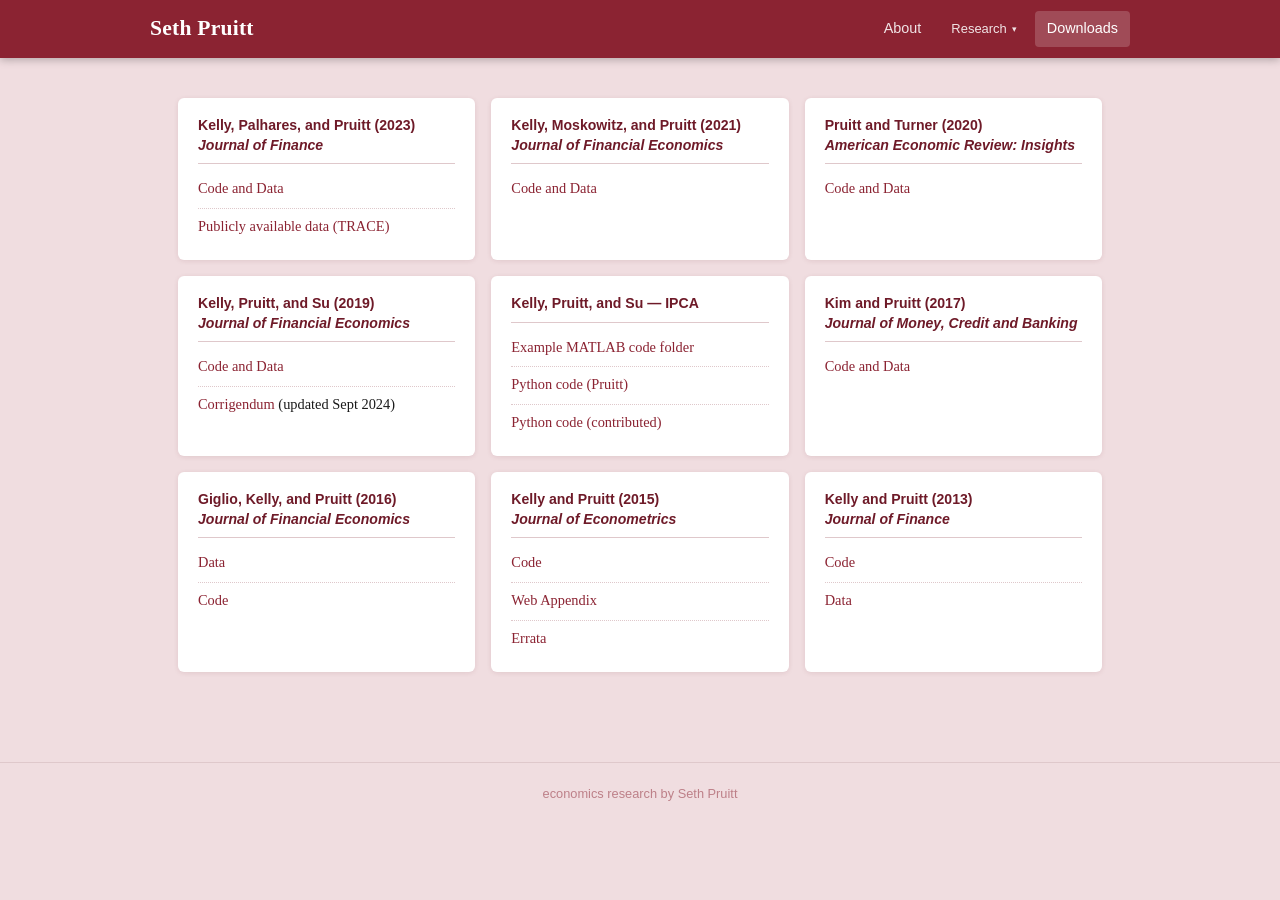
==== downloads.html @ b7269879 "Add files via upload edits" ====
<!DOCTYPE html>
<html lang="en">
<head>
    <meta charset="UTF-8">
    <meta name="viewport" content="width=device-width, initial-scale=1.0">
    <title>Downloads – Seth Pruitt</title>
    <link rel="stylesheet" href="style.css">
</head>
<body>

<header>
    <div class="header-inner">
        <div class="site-name"><a href="index.html">Seth Pruitt</a></div>
        <nav>
            <a href="index.html" class="nav-link">About</a>

            <div class="nav-dropdown">
                <button class="nav-dropdown-toggle" id="research-toggle" onclick="toggleDropdown()">
                    Research <span class="arrow">▾</span>
                </button>
                <div class="dropdown-menu" id="research-dropdown">
                    <div class="dropdown-section-label">Working Papers</div>
                    <a href="research.html#empirical-virtue">Empirical Virtue of Complexity</a>
                    <a href="research.html#short-selling">Short Selling &amp; Public Information</a>
                    <a href="research.html#risk-disclosures">Risk Exposures from Disclosures <span style="font-size:0.8em;color:#8b2332;">(R&amp;R JFE)</span></a>
                    <a href="research.html#dogs-cats">Dogs and Cats (Cash-Flow Predictability)</a>
                    <a href="research.html#esg-pricing">ESG and Conditional Pricing of Risk</a>
                    <a href="research.html#reconciling-trace">Reconciling TRACE Bond Returns</a>
                    <a href="research.html#ipca">IPCA <span style="font-size:0.8em;color:#8b2332;">(R&amp;R QE)</span></a>
                    <div class="dropdown-section-label">Published Papers</div>
                    <a href="research.html#modeling-corp-bond">Modeling Corporate Bond Returns (JF '23)</a>
                    <a href="research.html#understanding-momentum">Understanding Momentum (JFE '21)</a>
                    <a href="research.html#earnings-risk">Earnings Risk in the Household (AERI '20)</a>
                    <a href="research.html#chars-are-covs">Characteristics are Covariances (JFE '19)</a>
                    <a href="research.html#liquidity-effects">Liquidity Effects of Bond Intervention (JFQA '18)</a>
                    <a href="research.html#monetary-policy-zlb">Monetary Policy Rules at Zero (JMCB '17)</a>
                    <a href="research.html#systemic-risk">Systemic Risk &amp; Macroeconomy (JFE '16)</a>
                    <a href="research.html#three-pass">Three-Pass Regression Filter (JoE '15)</a>
                    <a href="research.html#demand-youth">Demand for Youth (AER '13)</a>
                    <a href="research.html#market-expectations">Market Expectations in Cross Section (JF '13)</a>
                    <a href="research.html#uncertainty-models">Uncertainty over Models and Data (JMCB '12)</a>
                    <a href="research.html#market-perceived">Market-Perceived Monetary Policy Rule (AEJMacro '11)</a>
                    <div class="dropdown-section-label">Other Articles</div>
                    <a href="research.html#cfr-comment">Dissecting Market Expectations: A Comment (CFR '22)</a>
                </div>
            </div>

            <a href="downloads.html" class="nav-link active">Downloads</a>
        </nav>
    </div>
</header>

<div class="page">

    <div class="dl-grid">

        <div class="dl-group">
            <h3>Kelly, Palhares, and Pruitt (2023)<br><em>Journal of Finance</em></h3>
            <ul>
                <li><a href="https://www.dropbox.com/sh/4yu0xsopnnre571/AAAieXICkt2_iaoWEwNBkXfEa?dl=0">Code and Data</a></li>
                <li><a href="https://ssrn.com/abstract=4069478">Publicly available data (TRACE)</a></li>
            </ul>
        </div>

        <div class="dl-group">
            <h3>Kelly, Moskowitz, and Pruitt (2021)<br><em>Journal of Financial Economics</em></h3>
            <ul>
                <li><a href="https://www.dropbox.com/sh/d1g2449o75siwqv/AACuryXLJnw9xhWJ2SDDvVS-a?dl=0">Code and Data</a></li>
            </ul>
        </div>

        <div class="dl-group">
            <h3>Pruitt and Turner (2020)<br><em>American Economic Review: Insights</em></h3>
            <ul>
                <li><a href="https://www.dropbox.com/s/50ekqg29e57tsxh/PruittTurner_AERI_Code_and_Data.zip?dl=0">Code and Data</a></li>
            </ul>
        </div>

        <div class="dl-group">
            <h3>Kelly, Pruitt, and Su (2019)<br><em>Journal of Financial Economics</em></h3>
            <ul>
                <li><a href="https://www.dropbox.com/sh/sykn8aac1e2s6ry/AAAsGmD_qKRqDpOQhRAyWir_a?dl=0">Code and Data</a></li>
                <li><a href="corrigendum.pdf">Corrigendum</a> (updated Sept 2024)</li>
            </ul>
        </div>

        <div class="dl-group">
            <h3>Kelly, Pruitt, and Su — IPCA</h3>
            <ul>
                <li><a href="https://www.dropbox.com/sh/iw4esnml1ech355/AAAcc3w1TgIMDEqxhCLJg5Rxa?dl=0">Example MATLAB code folder</a></li>
                <li><a href="ipca.py">Python code (Pruitt)</a></li>
                <li><a href="ipca_public.py">Python code (contributed)</a></li>
            </ul>
        </div>

        <div class="dl-group">
            <h3>Kim and Pruitt (2017)<br><em>Journal of Money, Credit and Banking</em></h3>
            <ul>
                <li><a href="JMCB_Code_and_Data.zip">Code and Data</a></li>
            </ul>
        </div>

        <div class="dl-group">
            <h3>Giglio, Kelly, and Pruitt (2016)<br><em>Journal of Financial Economics</em></h3>
            <ul>
                <li><a href="GKPwebdata.zip">Data</a></li>
                <li><a href="GKPwebcode.zip">Code</a></li>
            </ul>
        </div>

        <div class="dl-group">
            <h3>Kelly and Pruitt (2015)<br><em>Journal of Econometrics</em></h3>
            <ul>
                <li><a href="the3PRF.zip">Code</a></li>
                <li><a href="WebAppendix110620.pdf">Web Appendix</a></li>
                <li><a href="KellyPruitt_JoE2015_errata.pdf">Errata</a></li>
            </ul>
        </div>

        <div class="dl-group">
            <h3>Kelly and Pruitt (2013)<br><em>Journal of Finance</em></h3>
            <ul>
                <li><a href="PublicCode_Original.zip">Code</a></li>
                <li><a href="PublicData_Original.zip">Data</a></li>
            </ul>
        </div>

    </div>

</div><!-- .page -->

<footer>economics research by Seth Pruitt</footer>

<script>
function toggleDropdown() {
    const toggle = document.getElementById('research-toggle');
    const menu   = document.getElementById('research-dropdown');
    toggle.classList.toggle('open');
    menu.classList.toggle('open');
}
document.addEventListener('click', function(e) {
    const dropdown = document.querySelector('.nav-dropdown');
    if (dropdown && !dropdown.contains(e.target)) {
        document.getElementById('research-toggle').classList.remove('open');
        document.getElementById('research-dropdown').classList.remove('open');
    }
});
</script>

</body>
</html>
---- style.css ----
/* ================================================
   sethpruitt.net — stylesheet
   ================================================ */

:root {
    --maroon:       #8b2332;
    --maroon-dark:  #6e1a28;
    --maroon-light: #f0dde0;
    --maroon-pale:  #faf3f4;
    --border:       #dfc8cb;
    --text:         #1a1a1a;
    --text-muted:   #555;
    --white:        #ffffff;
    --shadow:       0 1px 5px rgba(100,20,30,0.10);
    --shadow-hover: 0 3px 10px rgba(100,20,30,0.15);
}

*, *::before, *::after {
    box-sizing: border-box;
    margin: 0;
    padding: 0;
}

body {
    font-family: Georgia, 'Times New Roman', serif;
    font-size: 16px;
    line-height: 1.65;
    color: var(--text);
    background: var(--maroon-light);
    min-height: 100vh;
}

a {
    color: var(--maroon);
    text-decoration: none;
}
a:hover {
    text-decoration: underline;
}

/* ---- Header ---- */

header {
    background: var(--maroon);
    padding: 0 32px;
    position: sticky;
    top: 0;
    z-index: 100;
    box-shadow: 0 2px 8px rgba(0,0,0,0.25);
}

.header-inner {
    max-width: 980px;
    margin: 0 auto;
    display: flex;
    justify-content: space-between;
    align-items: center;
    height: 58px;
}

.site-name a {
    font-size: 1.35em;
    font-weight: bold;
    color: var(--white);
    letter-spacing: 0.01em;
    text-decoration: none;
}

/* ---- Nav ---- */

nav {
    display: flex;
    align-items: center;
    gap: 6px;
    font-family: Arial, Helvetica, sans-serif;
    font-size: 0.9em;
}

nav a.nav-link {
    color: rgba(255,255,255,0.88);
    text-decoration: none;
    padding: 6px 12px;
    border-radius: 4px;
    transition: background 0.15s, color 0.15s;
}

nav a.nav-link:hover,
nav a.nav-link.active {
    background: rgba(255,255,255,0.18);
    color: var(--white);
    text-decoration: none;
}

/* Dropdown */

.nav-dropdown {
    position: relative;
}

.nav-dropdown-toggle {
    color: rgba(255,255,255,0.88);
    padding: 6px 12px;
    border-radius: 4px;
    cursor: pointer;
    display: flex;
    align-items: center;
    gap: 5px;
    transition: background 0.15s, color 0.15s;
    font-family: Arial, Helvetica, sans-serif;
    font-size: 0.9em;
    background: none;
    border: none;
    user-select: none;
}

.nav-dropdown-toggle:hover,
.nav-dropdown-toggle.active {
    background: rgba(255,255,255,0.18);
    color: var(--white);
}

.nav-dropdown-toggle .arrow {
    font-size: 0.7em;
    transition: transform 0.2s;
}

.nav-dropdown-toggle.open .arrow {
    transform: rotate(180deg);
}

.dropdown-menu {
    display: none;
    position: absolute;
    right: 0;
    top: calc(100% + 8px);
    background: var(--white);
    border: 1px solid var(--border);
    border-radius: 6px;
    box-shadow: 0 6px 20px rgba(0,0,0,0.15);
    min-width: 280px;
    max-height: 480px;
    overflow-y: auto;
    z-index: 200;
}

.dropdown-menu.open {
    display: block;
}

.dropdown-section-label {
    font-size: 0.72em;
    font-weight: bold;
    text-transform: uppercase;
    letter-spacing: 0.08em;
    color: var(--maroon);
    padding: 10px 14px 4px;
    border-top: 1px solid var(--border);
}

.dropdown-section-label:first-child {
    border-top: none;
}

.dropdown-menu a {
    display: block;
    padding: 6px 14px;
    font-size: 0.88em;
    color: var(--text);
    text-decoration: none;
    line-height: 1.4;
    transition: background 0.1s;
}

.dropdown-menu a:hover {
    background: var(--maroon-light);
    color: var(--maroon);
    text-decoration: none;
}

/* ---- Page wrapper ---- */

.page {
    max-width: 980px;
    margin: 0 auto;
    padding: 40px 28px 70px;
}

/* ---- Section headings ---- */

h2.section-heading {
    font-family: Arial, Helvetica, sans-serif;
    font-size: 0.82em;
    font-weight: bold;
    text-transform: uppercase;
    letter-spacing: 0.1em;
    color: var(--maroon);
    border-bottom: 2px solid var(--maroon);
    padding-bottom: 6px;
    margin: 44px 0 20px;
}

/* ---- Home page ---- */

.home-layout {
    display: flex;
    gap: 36px;
    align-items: flex-start;
}

.home-photo {
    flex: 0 0 210px;
}

.home-photo img {
    width: 100%;
    height: auto;
    display: block;
    border-radius: 4px;
    box-shadow: var(--shadow);
}

.home-content p {
    margin-bottom: 14px;
}

.cv-links {
    margin-bottom: 16px;
    font-family: Arial, Helvetica, sans-serif;
    font-size: 0.92em;
}

.contact-block {
    font-family: Arial, Helvetica, sans-serif;
    font-size: 0.875em;
    color: #444;
    line-height: 1.9;
    margin-top: 20px;
    padding: 14px 18px;
    background: var(--maroon-pale);
    border-left: 3px solid var(--maroon);
    border-radius: 0 4px 4px 0;
}

.contact-block a {
    color: var(--maroon);
}

/* ---- Awards ---- */

.awards-list {
    list-style: none;
    padding: 0;
}

.awards-list li {
    padding: 6px 12px;
    margin-bottom: 4px;
    font-size: 0.95em;
    background: var(--white);
    border-radius: 4px;
    box-shadow: var(--shadow);
    transition: box-shadow 0.15s;
}

.awards-list li:hover {
    box-shadow: var(--shadow-hover);
}

.awards-list li a {
    color: var(--text);
    text-decoration: none;
}

.awards-list li a:hover {
    color: var(--maroon);
}

/* ---- Filter buttons ---- */

.filter-bar {
    display: flex;
    flex-wrap: wrap;
    gap: 8px;
    margin-bottom: 30px;
    padding: 18px 20px;
    background: var(--white);
    border-radius: 6px;
    box-shadow: var(--shadow);
}

.filter-bar-label {
    font-family: Arial, Helvetica, sans-serif;
    font-size: 0.78em;
    font-weight: bold;
    text-transform: uppercase;
    letter-spacing: 0.08em;
    color: var(--text-muted);
    width: 100%;
    margin-bottom: 2px;
}

.filter-btn {
    font-family: Arial, Helvetica, sans-serif;
    font-size: 0.82em;
    padding: 4px 12px;
    border-radius: 20px;
    border: 1.5px solid var(--maroon);
    background: var(--white);
    color: var(--maroon);
    cursor: pointer;
    transition: background 0.15s, color 0.15s;
    white-space: nowrap;
}

.filter-btn:hover {
    background: var(--maroon-light);
}

.filter-btn.active {
    background: var(--maroon);
    color: var(--white);
}

/* ---- Paper cards ---- */

.paper-section {
    /* wrapper for heading + papers */
}

.paper {
    background: var(--white);
    border-radius: 6px;
    box-shadow: var(--shadow);
    padding: 22px 24px;
    margin-bottom: 16px;
    transition: box-shadow 0.15s;
}

.paper:hover {
    box-shadow: var(--shadow-hover);
}

.paper-title {
    font-weight: bold;
    font-size: 1.01em;
    line-height: 1.4;
    margin-bottom: 4px;
}

.paper-title a {
    color: var(--text);
    text-decoration: none;
}

.paper-title a:hover {
    color: var(--maroon);
    text-decoration: underline;
}

.paper-venue {
    font-size: 0.92em;
    margin-bottom: 3px;
    color: #333;
}

.paper-venue .journal {
    font-style: italic;
}

.paper-venue .lead {
    font-style: italic;
    color: var(--text-muted);
}

.paper-authors {
    font-size: 0.9em;
    color: var(--text-muted);
    margin-bottom: 10px;
}

.paper-links {
    font-family: Arial, Helvetica, sans-serif;
    font-size: 0.85em;
    display: flex;
    flex-wrap: wrap;
    gap: 4px 0;
    margin-bottom: 12px;
}

.paper-links a {
    display: inline-block;
    margin-right: 12px;
    color: var(--maroon);
    border-bottom: 1px solid var(--border);
    padding-bottom: 1px;
    transition: border-color 0.15s;
}

.paper-links a:hover {
    border-color: var(--maroon);
    text-decoration: none;
}

.paper-abstract {
    font-size: 0.915em;
    color: #2a2a2a;
    line-height: 1.62;
}

.paper-award {
    font-family: Arial, Helvetica, sans-serif;
    font-size: 0.85em;
    color: #7a5000;
    margin-top: 8px;
}

.paper-award a {
    color: #7a5000;
}

.paper-note {
    font-family: Arial, Helvetica, sans-serif;
    font-size: 0.85em;
    color: var(--text-muted);
    margin-top: 6px;
}

.rr-badge {
    display: inline-block;
    font-family: Arial, Helvetica, sans-serif;
    font-size: 0.75em;
    font-weight: bold;
    color: var(--white);
    background: var(--maroon);
    padding: 1px 7px;
    border-radius: 3px;
    margin-left: 8px;
    vertical-align: middle;
}

.paper-tags {
    display: flex;
    flex-wrap: wrap;
    gap: 5px;
    margin-top: 12px;
}

.tag {
    font-family: Arial, Helvetica, sans-serif;
    font-size: 0.75em;
    padding: 2px 9px;
    border-radius: 12px;
    background: var(--maroon-light);
    color: var(--maroon-dark);
    border: 1px solid var(--border);
}

/* ---- Downloads page ---- */

.dl-grid {
    display: grid;
    grid-template-columns: repeat(auto-fill, minmax(280px, 1fr));
    gap: 16px;
}

.dl-group {
    background: var(--white);
    border-radius: 6px;
    box-shadow: var(--shadow);
    padding: 18px 20px;
    transition: box-shadow 0.15s;
}

.dl-group:hover {
    box-shadow: var(--shadow-hover);
}

.dl-group h3 {
    font-family: Arial, Helvetica, sans-serif;
    font-size: 0.88em;
    font-weight: bold;
    color: var(--maroon-dark);
    margin-bottom: 10px;
    line-height: 1.4;
    border-bottom: 1px solid var(--border);
    padding-bottom: 8px;
}

.dl-group ul {
    list-style: none;
    padding: 0;
}

.dl-group ul li {
    font-size: 0.9em;
    padding: 3px 0;
}

.dl-group ul li + li {
    border-top: 1px dotted var(--border);
    margin-top: 4px;
    padding-top: 6px;
}

/* ---- Footer ---- */

footer {
    text-align: center;
    padding: 20px;
    font-family: Arial, Helvetica, sans-serif;
    font-size: 0.8em;
    color: rgba(139,35,50,0.5);
    background: var(--maroon-light);
    border-top: 1px solid var(--border);
    margin-top: 20px;
}

/* ---- Responsive ---- */

@media (max-width: 640px) {
    header { padding: 0 16px; }
    .header-inner { height: 52px; }
    .site-name a { font-size: 1.1em; }
    .page { padding: 24px 16px 50px; }
    .home-layout { flex-direction: column; }
    .home-photo { flex: 0 0 auto; width: 150px; }
    .dl-grid { grid-template-columns: 1fr; }
    .dropdown-menu { min-width: 240px; }
}
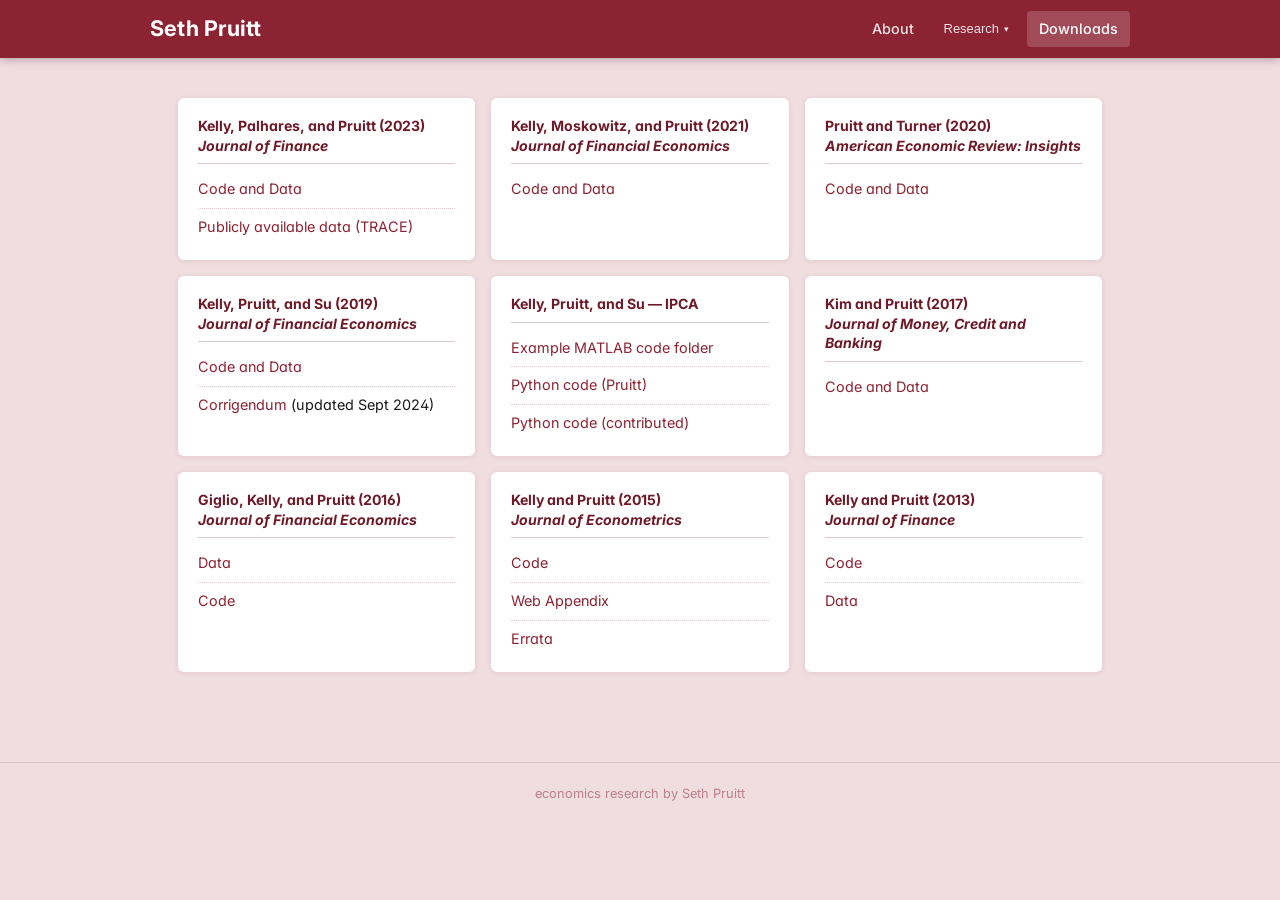
==== commit 8b15d4b8: "Add files via upload fonts and abstract look" ====
--- a/downloads.html
+++ b/downloads.html
@@ -4,6 +4,9 @@
     <meta charset="UTF-8">
     <meta name="viewport" content="width=device-width, initial-scale=1.0">
     <title>Downloads – Seth Pruitt</title>
+    <link rel="preconnect" href="https://fonts.googleapis.com">
+    <link rel="preconnect" href="https://fonts.gstatic.com" crossorigin>
+    <link href="https://fonts.googleapis.com/css2?family=Inter:wght@400;500;600;700&display=swap" rel="stylesheet">
     <link rel="stylesheet" href="style.css">
 </head>
 <body>
@@ -25,7 +28,6 @@
                     <a href="research.html#risk-disclosures">Risk Exposures from Disclosures <span style="font-size:0.8em;color:#8b2332;">(R&amp;R JFE)</span></a>
                     <a href="research.html#dogs-cats">Dogs and Cats (Cash-Flow Predictability)</a>
                     <a href="research.html#esg-pricing">ESG and Conditional Pricing of Risk</a>
-                    <a href="research.html#reconciling-trace">Reconciling TRACE Bond Returns</a>
                     <a href="research.html#ipca">IPCA <span style="font-size:0.8em;color:#8b2332;">(R&amp;R QE)</span></a>
                     <div class="dropdown-section-label">Published Papers</div>
                     <a href="research.html#modeling-corp-bond">Modeling Corporate Bond Returns (JF '23)</a>
@@ -42,6 +44,9 @@
                     <a href="research.html#market-perceived">Market-Perceived Monetary Policy Rule (AEJMacro '11)</a>
                     <div class="dropdown-section-label">Other Articles</div>
                     <a href="research.html#cfr-comment">Dissecting Market Expectations: A Comment (CFR '22)</a>
+                    <div class="dropdown-section-label">Older Working Papers</div>
+                    <a href="research.html#pseudo-info-filter">The Pseudo-Information Filter</a>
+                    <a href="research.html#reconciling-trace">Reconciling TRACE Bond Returns</a>
                 </div>
             </div>
 
--- a/style.css
+++ b/style.css
@@ -22,12 +22,15 @@
 }
 
 body {
-    font-family: Georgia, 'Times New Roman', serif;
+    font-family: 'Inter', -apple-system, BlinkMacSystemFont, 'Segoe UI', Helvetica, Arial, sans-serif;
     font-size: 16px;
     line-height: 1.65;
     color: var(--text);
     background: var(--maroon-light);
     min-height: 100vh;
+    -webkit-font-smoothing: antialiased;
+    -moz-osx-font-smoothing: grayscale;
+    font-feature-settings: 'cv02', 'cv03', 'cv04', 'cv11';
 }
 
 a {
@@ -72,8 +75,8 @@
     display: flex;
     align-items: center;
     gap: 6px;
-    font-family: Arial, Helvetica, sans-serif;
     font-size: 0.9em;
+    font-weight: 500;
 }
 
 nav a.nav-link {
@@ -106,8 +109,8 @@
     align-items: center;
     gap: 5px;
     transition: background 0.15s, color 0.15s;
-    font-family: Arial, Helvetica, sans-serif;
     font-size: 0.9em;
+    font-weight: 500;
     background: none;
     border: none;
     user-select: none;
@@ -188,9 +191,8 @@
 /* ---- Section headings ---- */
 
 h2.section-heading {
-    font-family: Arial, Helvetica, sans-serif;
-    font-size: 0.82em;
-    font-weight: bold;
+    font-size: 0.78em;
+    font-weight: 700;
     text-transform: uppercase;
     letter-spacing: 0.1em;
     color: var(--maroon);
@@ -225,12 +227,11 @@
 
 .cv-links {
     margin-bottom: 16px;
-    font-family: Arial, Helvetica, sans-serif;
     font-size: 0.92em;
+    font-weight: 500;
 }
 
 .contact-block {
-    font-family: Arial, Helvetica, sans-serif;
     font-size: 0.875em;
     color: #444;
     line-height: 1.9;
@@ -289,9 +290,8 @@
 }
 
 .filter-bar-label {
-    font-family: Arial, Helvetica, sans-serif;
-    font-size: 0.78em;
-    font-weight: bold;
+    font-size: 0.72em;
+    font-weight: 600;
     text-transform: uppercase;
     letter-spacing: 0.08em;
     color: var(--text-muted);
@@ -300,8 +300,8 @@
 }
 
 .filter-btn {
-    font-family: Arial, Helvetica, sans-serif;
-    font-size: 0.82em;
+    font-size: 0.8em;
+    font-weight: 500;
     padding: 4px 12px;
     border-radius: 20px;
     border: 1.5px solid var(--maroon);
@@ -379,7 +379,6 @@
 }
 
 .paper-links {
-    font-family: Arial, Helvetica, sans-serif;
     font-size: 0.85em;
     display: flex;
     flex-wrap: wrap;
@@ -407,8 +406,43 @@
     line-height: 1.62;
 }
 
+/* ---- Abstract toggle ---- */
+.abstract-toggle {
+    margin-top: 10px;
+    cursor: pointer;
+}
+.abstract-toggle .abstract-label {
+    font-size: 0.78em;
+    font-weight: 700;
+    letter-spacing: 0.03em;
+    color: var(--maroon);
+    text-transform: uppercase;
+    user-select: none;
+    display: inline-block;
+    margin-bottom: 4px;
+}
+.abstract-toggle .abstract-label .abstract-arrow {
+    font-style: normal;
+    margin-left: 3px;
+}
+.abstract-toggle .abstract-sentence,
+.abstract-toggle .abstract-full {
+    font-size: 0.915em;
+    color: #2a2a2a;
+    line-height: 1.62;
+    margin: 0;
+}
+.abstract-toggle:hover .abstract-label {
+    text-decoration: underline;
+}
+.abstract-toggle.no-expand {
+    cursor: default;
+}
+.abstract-toggle.no-expand:hover .abstract-label {
+    text-decoration: none;
+}
+
 .paper-award {
-    font-family: Arial, Helvetica, sans-serif;
     font-size: 0.85em;
     color: #7a5000;
     margin-top: 8px;
@@ -419,7 +453,6 @@
 }
 
 .paper-note {
-    font-family: Arial, Helvetica, sans-serif;
     font-size: 0.85em;
     color: var(--text-muted);
     margin-top: 6px;
@@ -427,8 +460,7 @@
 
 .rr-badge {
     display: inline-block;
-    font-family: Arial, Helvetica, sans-serif;
-    font-size: 0.75em;
+    font-size: 0.72em;
     font-weight: bold;
     color: var(--white);
     background: var(--maroon);
@@ -446,8 +478,8 @@
 }
 
 .tag {
-    font-family: Arial, Helvetica, sans-serif;
-    font-size: 0.75em;
+    font-size: 0.72em;
+    font-weight: 500;
     padding: 2px 9px;
     border-radius: 12px;
     background: var(--maroon-light);
@@ -476,7 +508,6 @@
 }
 
 .dl-group h3 {
-    font-family: Arial, Helvetica, sans-serif;
     font-size: 0.88em;
     font-weight: bold;
     color: var(--maroon-dark);
@@ -507,7 +538,6 @@
 footer {
     text-align: center;
     padding: 20px;
-    font-family: Arial, Helvetica, sans-serif;
     font-size: 0.8em;
     color: rgba(139,35,50,0.5);
     background: var(--maroon-light);
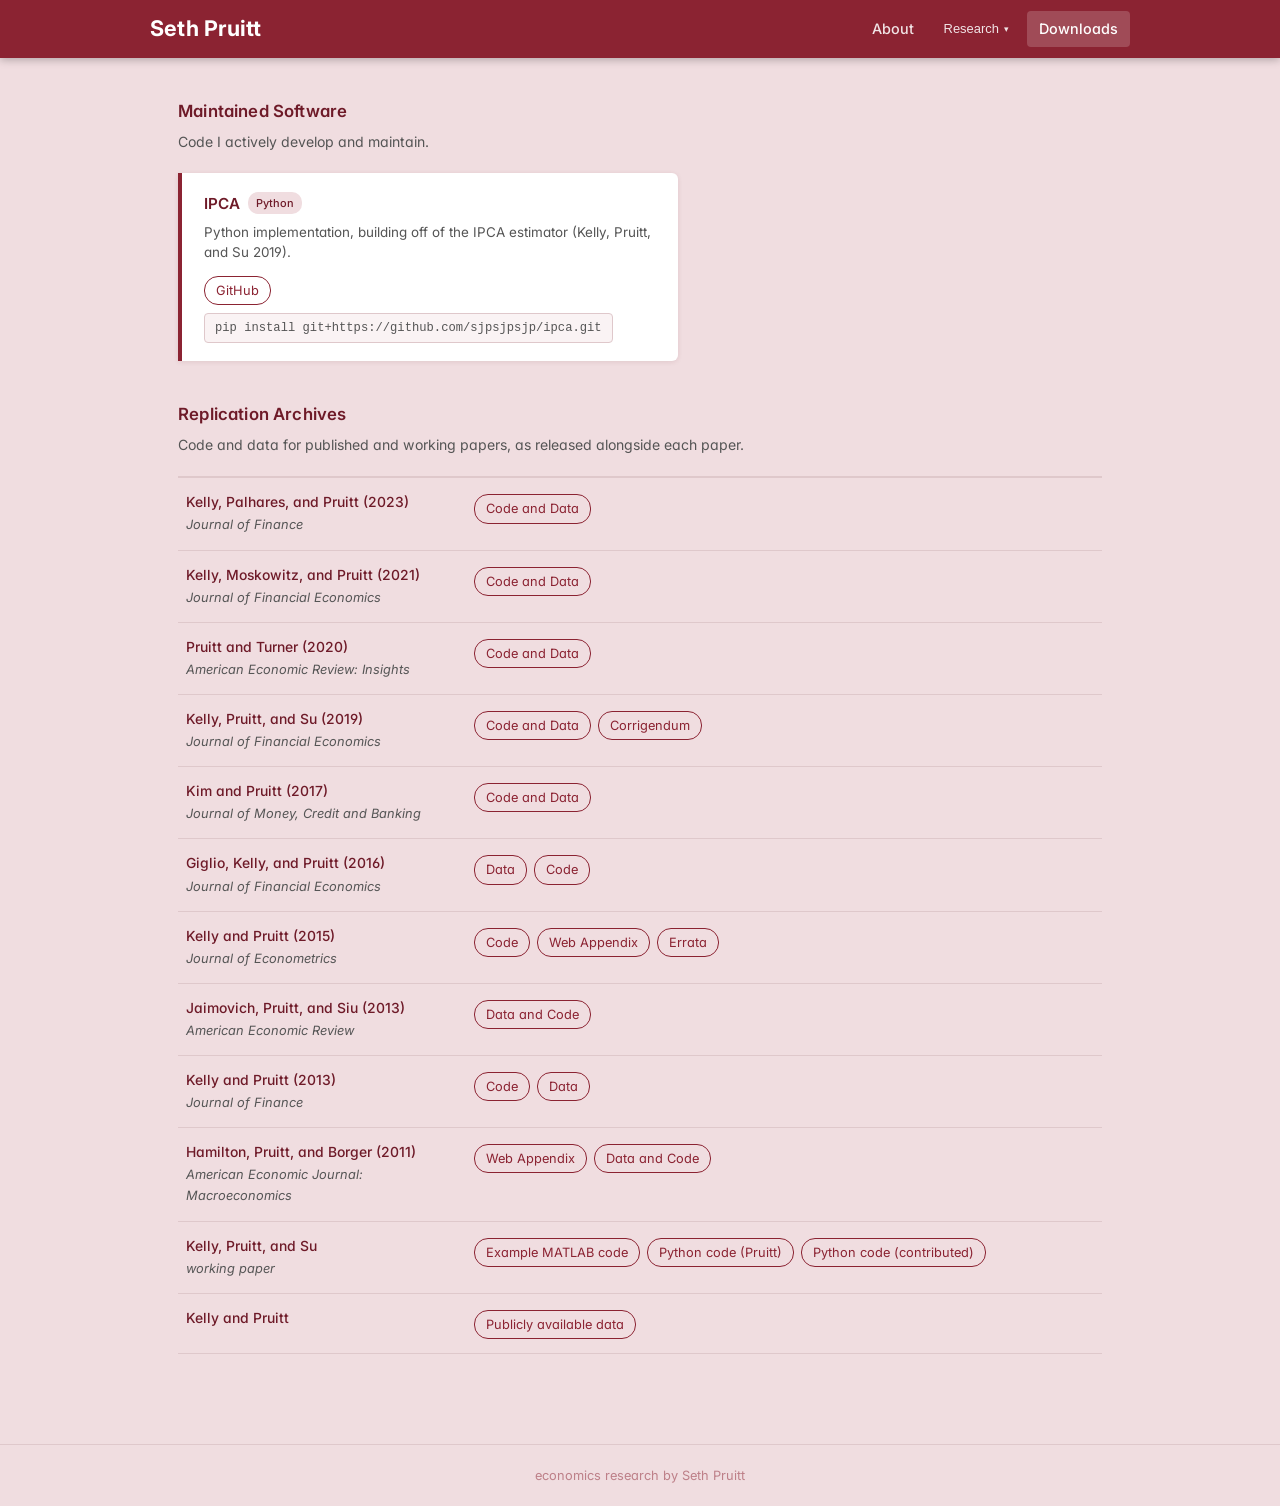
==== commit 0d128273: "downloads page updated to separate reproduction code from maintained codes" ====
--- a/downloads.html
+++ b/downloads.html
@@ -1,4 +1,5 @@
 <!DOCTYPE html>
+<!-- Generated by generate_research.py — do not edit by hand -->
 <html lang="en">
 <head>
     <meta charset="UTF-8">
@@ -23,30 +24,31 @@
                 </button>
                 <div class="dropdown-menu" id="research-dropdown">
                     <div class="dropdown-section-label">Working Papers</div>
-                    <a href="research.html#empirical-virtue">Empirical Virtue of Complexity</a>
-                    <a href="research.html#short-selling">Short Selling &amp; Public Information</a>
-                    <a href="research.html#risk-disclosures">Risk Exposures from Disclosures <span style="font-size:0.8em;color:#8b2332;">(R&amp;R JFE)</span></a>
-                    <a href="research.html#dogs-cats">Dogs and Cats (Cash-Flow Predictability)</a>
-                    <a href="research.html#esg-pricing">ESG and Conditional Pricing of Risk</a>
-                    <a href="research.html#ipca">IPCA <span style="font-size:0.8em;color:#8b2332;">(R&amp;R QE)</span></a>
+                    <a href="research.html#empirical-virtue">The Empirical Virtue of Complexity in Simple Economic Models</a>
+                    <a href="research.html#short-selling">Short Selling and the Processing of Public Information</a>
+                    <a href="research.html#risk-disclosures">Risk exposures from risk disclosures: What they said and how they said it <span style="font-size:0.8em;color:#8b2332;">R&amp;R JFE</span></a>
+                    <a href="research.html#dogs-cats-2023">Dogs and Cats Living Together: A Defense of Cash-Flow Predictability</a>
+                    <a href="research.html#esg-pricing">The Cost of ESG Investing</a>
+                    <a href="research.html#ipca">Instrumented Principal Component Analysis <span style="font-size:0.8em;color:#8b2332;">R&amp;R QE</span></a>
                     <div class="dropdown-section-label">Published Papers</div>
-                    <a href="research.html#modeling-corp-bond">Modeling Corporate Bond Returns (JF '23)</a>
-                    <a href="research.html#understanding-momentum">Understanding Momentum (JFE '21)</a>
-                    <a href="research.html#earnings-risk">Earnings Risk in the Household (AERI '20)</a>
-                    <a href="research.html#chars-are-covs">Characteristics are Covariances (JFE '19)</a>
-                    <a href="research.html#liquidity-effects">Liquidity Effects of Bond Intervention (JFQA '18)</a>
-                    <a href="research.html#monetary-policy-zlb">Monetary Policy Rules at Zero (JMCB '17)</a>
-                    <a href="research.html#systemic-risk">Systemic Risk &amp; Macroeconomy (JFE '16)</a>
-                    <a href="research.html#three-pass">Three-Pass Regression Filter (JoE '15)</a>
-                    <a href="research.html#demand-youth">Demand for Youth (AER '13)</a>
-                    <a href="research.html#market-expectations">Market Expectations in Cross Section (JF '13)</a>
-                    <a href="research.html#uncertainty-models">Uncertainty over Models and Data (JMCB '12)</a>
-                    <a href="research.html#market-perceived">Market-Perceived Monetary Policy Rule (AEJMacro '11)</a>
+                    <a href="research.html#modeling-corp-bond">Modeling Corporate Bond Returns <span style="font-size:0.8em;color:#8b2332;">JF ’23</span></a>
+                    <a href="research.html#understanding-momentum">Understanding Momentum and Reversal <span style="font-size:0.8em;color:#8b2332;">JFE ’21</span></a>
+                    <a href="research.html#earnings-risk">Earnings Risk in the Household: Evidence from Millions of U.S. Tax Returns <span style="font-size:0.8em;color:#8b2332;">AERI ’20</span></a>
+                    <a href="research.html#chars-are-covs">Characteristics are Covariances: A Unified Model of Risk and Return <span style="font-size:0.8em;color:#8b2332;">JFE ’19</span></a>
+                    <a href="research.html#liquidity-effects">The Liquidity Effects of Official Bond Market Intervention <span style="font-size:0.8em;color:#8b2332;">JFQA ’18</span></a>
+                    <a href="research.html#monetary-policy-zlb">Estimating Monetary Policy Rules When Interest Rates Are Stuck at Zero <span style="font-size:0.8em;color:#8b2332;">JMCB ’17</span></a>
+                    <a href="research.html#systemic-risk">Systemic Risk and the Macroeconomy: An Empirical Evaluation <span style="font-size:0.8em;color:#8b2332;">JFE ’16</span></a>
+                    <a href="research.html#three-pass">The Three-Pass Regression Filter: A New Approach to Forecasting with Many Predictors <span style="font-size:0.8em;color:#8b2332;">JoE ’15</span></a>
+                    <a href="research.html#demand-youth">The Demand for Youth: Explaining Age Differences in the Volatility of Hours <span style="font-size:0.8em;color:#8b2332;">AER ’13</span></a>
+                    <a href="research.html#market-expectations">Market Expectations in the Cross Section of Present Values <span style="font-size:0.8em;color:#8b2332;">JF ’13</span></a>
+                    <a href="research.html#uncertainty-models">Uncertainty over Models and Data: The Rise and Fall of American Inflation <span style="font-size:0.8em;color:#8b2332;">JMCB ’12</span></a>
+                    <a href="research.html#market-perceived">Estimating the Market-Perceived Monetary Policy Rule <span style="font-size:0.8em;color:#8b2332;">AEJMacro ’11</span></a>
                     <div class="dropdown-section-label">Other Articles</div>
-                    <a href="research.html#cfr-comment">Dissecting Market Expectations: A Comment (CFR '22)</a>
+                    <a href="research.html#cfr-comment">Dissecting Market Expectations in the Cross-Section of Book-to-Market Ratios: A Comment <span style="font-size:0.8em;color:#8b2332;">CFR ’22</span></a>
                     <div class="dropdown-section-label">Older Working Papers</div>
-                    <a href="research.html#pseudo-info-filter">The Pseudo-Information Filter</a>
-                    <a href="research.html#reconciling-trace">Reconciling TRACE Bond Returns</a>
+                    <a href="research.html#reconciling-trace">Reconciling TRACE bond returns</a>
+                    <a href="research.html#markup-variation-2009">Markup Variation and Endogenous Fluctuations in the Price of Investment Goods</a>
+                    <a href="research.html#pseudo-info-filter-2009">The Pseudo-Information Filter</a>
                 </div>
             </div>
 
@@ -57,79 +59,138 @@
 
 <div class="page">
 
-    <div class="dl-grid">
-
-        <div class="dl-group">
-            <h3>Kelly, Palhares, and Pruitt (2023)<br><em>Journal of Finance</em></h3>
-            <ul>
-                <li><a href="https://www.dropbox.com/sh/4yu0xsopnnre571/AAAieXICkt2_iaoWEwNBkXfEa?dl=0">Code and Data</a></li>
-                <li><a href="https://ssrn.com/abstract=4069478">Publicly available data (TRACE)</a></li>
-            </ul>
-        </div>
-
-        <div class="dl-group">
-            <h3>Kelly, Moskowitz, and Pruitt (2021)<br><em>Journal of Financial Economics</em></h3>
-            <ul>
-                <li><a href="https://www.dropbox.com/sh/d1g2449o75siwqv/AACuryXLJnw9xhWJ2SDDvVS-a?dl=0">Code and Data</a></li>
-            </ul>
-        </div>
-
-        <div class="dl-group">
-            <h3>Pruitt and Turner (2020)<br><em>American Economic Review: Insights</em></h3>
-            <ul>
-                <li><a href="https://www.dropbox.com/s/50ekqg29e57tsxh/PruittTurner_AERI_Code_and_Data.zip?dl=0">Code and Data</a></li>
-            </ul>
-        </div>
-
-        <div class="dl-group">
-            <h3>Kelly, Pruitt, and Su (2019)<br><em>Journal of Financial Economics</em></h3>
-            <ul>
-                <li><a href="https://www.dropbox.com/sh/sykn8aac1e2s6ry/AAAsGmD_qKRqDpOQhRAyWir_a?dl=0">Code and Data</a></li>
-                <li><a href="corrigendum.pdf">Corrigendum</a> (updated Sept 2024)</li>
-            </ul>
-        </div>
-
-        <div class="dl-group">
-            <h3>Kelly, Pruitt, and Su — IPCA</h3>
-            <ul>
-                <li><a href="https://www.dropbox.com/sh/iw4esnml1ech355/AAAcc3w1TgIMDEqxhCLJg5Rxa?dl=0">Example MATLAB code folder</a></li>
-                <li><a href="ipca.py">Python code (Pruitt)</a></li>
-                <li><a href="ipca_public.py">Python code (contributed)</a></li>
-            </ul>
-        </div>
-
-        <div class="dl-group">
-            <h3>Kim and Pruitt (2017)<br><em>Journal of Money, Credit and Banking</em></h3>
-            <ul>
-                <li><a href="JMCB_Code_and_Data.zip">Code and Data</a></li>
-            </ul>
-        </div>
-
-        <div class="dl-group">
-            <h3>Giglio, Kelly, and Pruitt (2016)<br><em>Journal of Financial Economics</em></h3>
-            <ul>
-                <li><a href="GKPwebdata.zip">Data</a></li>
-                <li><a href="GKPwebcode.zip">Code</a></li>
-            </ul>
-        </div>
-
-        <div class="dl-group">
-            <h3>Kelly and Pruitt (2015)<br><em>Journal of Econometrics</em></h3>
-            <ul>
-                <li><a href="the3PRF.zip">Code</a></li>
-                <li><a href="WebAppendix110620.pdf">Web Appendix</a></li>
-                <li><a href="KellyPruitt_JoE2015_errata.pdf">Errata</a></li>
-            </ul>
-        </div>
-
-        <div class="dl-group">
-            <h3>Kelly and Pruitt (2013)<br><em>Journal of Finance</em></h3>
-            <ul>
-                <li><a href="PublicCode_Original.zip">Code</a></li>
-                <li><a href="PublicData_Original.zip">Data</a></li>
-            </ul>
-        </div>
-
+    <h2 class="dl-section-heading">Maintained Software</h2>
+    <p class="dl-intro">Code I actively develop and maintain.</p>
+    <div class="dl-maintained-grid">
+        <div class="dl-maintained-card">
+            <div class="dl-maintained-name">IPCA <span class="dl-lang-badge">Python</span></div>
+            <div class="dl-maintained-desc">Python implementation, building off of the IPCA estimator (Kelly, Pruitt, and Su 2019).</div>
+            <div class="dl-maintained-footer">
+                <a href="https://github.com/sjpsjpsjp/ipca" class="dl-pill">GitHub</a>
+            <code class="dl-install">pip install git+https://github.com/sjpsjpsjp/ipca.git</code>
+            </div>
+        </div>
+    </div>
+
+    <h2 class="dl-section-heading">Replication Archives</h2>
+    <p class="dl-intro">Code and data for published and working papers, as released alongside each paper.</p>
+
+    <div class="dl-archive-table">
+        <div class="dl-row">
+            <div class="dl-paper-cell">
+                <a href="research.html#modeling-corp-bond" class="dl-paper-link">Kelly, Palhares, and Pruitt (2023)</a>
+                <span class="dl-journal"><em>Journal of Finance</em></span>
+            </div>
+            <div class="dl-links-cell">
+                <a href="https://www.dropbox.com/sh/4yu0xsopnnre571/AAAieXICkt2_iaoWEwNBkXfEa?dl=0" class="dl-pill">Code and Data</a>
+            </div>
+        </div>
+        <div class="dl-row">
+            <div class="dl-paper-cell">
+                <a href="research.html#understanding-momentum" class="dl-paper-link">Kelly, Moskowitz, and Pruitt (2021)</a>
+                <span class="dl-journal"><em>Journal of Financial Economics</em></span>
+            </div>
+            <div class="dl-links-cell">
+                <a href="https://www.dropbox.com/sh/d1g2449o75siwqv/AACuryXLJnw9xhWJ2SDDvVS-a?dl=0" class="dl-pill">Code and Data</a>
+            </div>
+        </div>
+        <div class="dl-row">
+            <div class="dl-paper-cell">
+                <a href="research.html#earnings-risk" class="dl-paper-link">Pruitt and Turner (2020)</a>
+                <span class="dl-journal"><em>American Economic Review: Insights</em></span>
+            </div>
+            <div class="dl-links-cell">
+                <a href="https://www.dropbox.com/s/50ekqg29e57tsxh/PruittTurner_AERI_Code_and_Data.zip?dl=0" class="dl-pill">Code and Data</a>
+            </div>
+        </div>
+        <div class="dl-row">
+            <div class="dl-paper-cell">
+                <a href="research.html#chars-are-covs" class="dl-paper-link">Kelly, Pruitt, and Su (2019)</a>
+                <span class="dl-journal"><em>Journal of Financial Economics</em></span>
+            </div>
+            <div class="dl-links-cell">
+                <a href="https://www.dropbox.com/sh/sykn8aac1e2s6ry/AAAsGmD_qKRqDpOQhRAyWir_a?dl=0" class="dl-pill">Code and Data</a>
+                <a href="corrigendum.pdf" class="dl-pill">Corrigendum</a>
+            </div>
+        </div>
+        <div class="dl-row">
+            <div class="dl-paper-cell">
+                <a href="research.html#monetary-policy-zlb" class="dl-paper-link">Kim and Pruitt (2017)</a>
+                <span class="dl-journal"><em>Journal of Money, Credit and Banking</em></span>
+            </div>
+            <div class="dl-links-cell">
+                <a href="JMCB_Code_and_Data.zip" class="dl-pill">Code and Data</a>
+            </div>
+        </div>
+        <div class="dl-row">
+            <div class="dl-paper-cell">
+                <a href="research.html#systemic-risk" class="dl-paper-link">Giglio, Kelly, and Pruitt (2016)</a>
+                <span class="dl-journal"><em>Journal of Financial Economics</em></span>
+            </div>
+            <div class="dl-links-cell">
+                <a href="GKPwebdata.zip" class="dl-pill">Data</a>
+                <a href="GKPwebcode.zip" class="dl-pill">Code</a>
+            </div>
+        </div>
+        <div class="dl-row">
+            <div class="dl-paper-cell">
+                <a href="research.html#three-pass" class="dl-paper-link">Kelly and Pruitt (2015)</a>
+                <span class="dl-journal"><em>Journal of Econometrics</em></span>
+            </div>
+            <div class="dl-links-cell">
+                <a href="the3PRF.zip" class="dl-pill">Code</a>
+                <a href="WebAppendix110620.pdf" class="dl-pill">Web Appendix</a>
+                <a href="KellyPruitt_JoE2015_errata.pdf" class="dl-pill">Errata</a>
+            </div>
+        </div>
+        <div class="dl-row">
+            <div class="dl-paper-cell">
+                <a href="research.html#demand-youth" class="dl-paper-link">Jaimovich, Pruitt, and Siu (2013)</a>
+                <span class="dl-journal"><em>American Economic Review</em></span>
+            </div>
+            <div class="dl-links-cell">
+                <a href="https://www.aeaweb.org/aer/data/dec2013/20110792_data.zip" class="dl-pill">Data and Code</a>
+            </div>
+        </div>
+        <div class="dl-row">
+            <div class="dl-paper-cell">
+                <a href="research.html#market-expectations" class="dl-paper-link">Kelly and Pruitt (2013)</a>
+                <span class="dl-journal"><em>Journal of Finance</em></span>
+            </div>
+            <div class="dl-links-cell">
+                <a href="PublicCode_Original.zip" class="dl-pill">Code</a>
+                <a href="PublicData_Original.zip" class="dl-pill">Data</a>
+            </div>
+        </div>
+        <div class="dl-row">
+            <div class="dl-paper-cell">
+                <a href="research.html#market-perceived" class="dl-paper-link">Hamilton, Pruitt, and Borger (2011)</a>
+                <span class="dl-journal"><em>American Economic Journal: Macroeconomics</em></span>
+            </div>
+            <div class="dl-links-cell">
+                <a href="http://www.aeaweb.org/aej/mac/app/2009-0151_app.pdf" class="dl-pill">Web Appendix</a>
+                <a href="http://www.aeaweb.org/aej/mac/data/2009-0151_data.zip" class="dl-pill">Data and Code</a>
+            </div>
+        </div>
+        <div class="dl-row">
+            <div class="dl-paper-cell">
+                <a href="research.html#ipca" class="dl-paper-link">Kelly, Pruitt, and Su</a>
+                <span class="dl-journal"><em>working paper</em></span>
+            </div>
+            <div class="dl-links-cell">
+                <a href="ipca_matlab.zip" class="dl-pill">Example MATLAB code</a>
+                <a href="ipca.py" class="dl-pill">Python code (Pruitt)</a>
+                <a href="ipca_public.py" class="dl-pill">Python code (contributed)</a>
+            </div>
+        </div>
+        <div class="dl-row">
+            <div class="dl-paper-cell">
+                <a href="research.html#reconciling-trace" class="dl-paper-link">Kelly and Pruitt</a>
+            </div>
+            <div class="dl-links-cell">
+                <a href="https://www.dropbox.com/sh/16uqp1ab73gxqnn/AABm0Da-0ezo9TgR0_g8bEc-a?dl=0" class="dl-pill">Publicly available data</a>
+            </div>
+        </div>
     </div>
 
 </div><!-- .page -->
--- a/style.css
+++ b/style.css
@@ -363,7 +363,13 @@
     color: #333;
 }
 
-.paper-venue .journal {
+.paper-venue .journal,
+.paper-meta .journal {
+    font-style: italic;
+}
+
+.paper-venue .journal a,
+.paper-meta .journal a {
     font-style: italic;
 }
 
@@ -376,6 +382,20 @@
     font-size: 0.9em;
     color: var(--text-muted);
     margin-bottom: 10px;
+}
+
+.paper-meta {
+    font-size: 0.92em;
+    margin-bottom: 6px;
+}
+
+.meta-sep {
+    color: #bbb;
+}
+
+.paper-authors-inline {
+    color: var(--text-muted);
+    font-style: normal;
 }
 
 .paper-links {
@@ -489,48 +509,152 @@
 
 /* ---- Downloads page ---- */
 
-.dl-grid {
-    display: grid;
-    grid-template-columns: repeat(auto-fill, minmax(280px, 1fr));
+.dl-section-heading {
+    font-size: 1.05em;
+    font-weight: 600;
+    color: var(--maroon-dark);
+    margin: 0 0 4px 0;
+    letter-spacing: 0.01em;
+}
+
+.dl-intro {
+    font-size: 0.88em;
+    color: var(--text-muted);
+    margin-bottom: 20px;
+    margin-top: 4px;
+}
+
+.dl-maintained-grid {
+    display: flex;
+    flex-wrap: wrap;
     gap: 16px;
-}
-
-.dl-group {
+    margin-top: 12px;
+    margin-bottom: 40px;
+}
+
+.dl-maintained-card {
     background: var(--white);
-    border-radius: 6px;
+    border-left: 4px solid var(--maroon);
+    border-radius: 0 6px 6px 0;
     box-shadow: var(--shadow);
-    padding: 18px 20px;
-    transition: box-shadow 0.15s;
-}
-
-.dl-group:hover {
-    box-shadow: var(--shadow-hover);
-}
-
-.dl-group h3 {
-    font-size: 0.88em;
-    font-weight: bold;
+    padding: 18px 22px;
+    min-width: 280px;
+    max-width: 500px;
+    flex: 1;
+}
+
+.dl-maintained-name {
+    font-size: 0.95em;
+    font-weight: 600;
     color: var(--maroon-dark);
-    margin-bottom: 10px;
-    line-height: 1.4;
+    margin-bottom: 6px;
+    display: flex;
+    align-items: center;
+    gap: 8px;
+}
+
+.dl-lang-badge {
+    font-size: 0.72em;
+    font-weight: 500;
+    padding: 2px 8px;
+    border-radius: 10px;
+    background: var(--maroon-light);
+    color: var(--maroon-dark);
+}
+
+.dl-maintained-desc {
+    font-size: 0.84em;
+    color: var(--text-muted);
+    line-height: 1.5;
+    margin-bottom: 14px;
+}
+
+.dl-maintained-footer {
+    display: flex;
+    flex-wrap: wrap;
+    align-items: center;
+    gap: 8px;
+}
+
+.dl-install {
+    font-family: ui-monospace, SFMono-Regular, Menlo, monospace;
+    font-size: 0.76em;
+    background: var(--maroon-pale);
+    border: 1px solid var(--border);
+    border-radius: 4px;
+    padding: 4px 10px;
+    color: var(--text-muted);
+    user-select: all;
+    cursor: text;
+}
+
+.dl-archive-table {
+    width: 100%;
+    border-top: 2px solid var(--border);
+}
+
+.dl-row {
+    display: flex;
+    align-items: flex-start;
+    gap: 28px;
+    padding: 14px 8px;
     border-bottom: 1px solid var(--border);
-    padding-bottom: 8px;
-}
-
-.dl-group ul {
-    list-style: none;
-    padding: 0;
-}
-
-.dl-group ul li {
-    font-size: 0.9em;
-    padding: 3px 0;
-}
-
-.dl-group ul li + li {
-    border-top: 1px dotted var(--border);
-    margin-top: 4px;
-    padding-top: 6px;
+    transition: background 0.1s;
+}
+
+.dl-row:hover {
+    background: var(--maroon-pale);
+}
+
+.dl-paper-cell {
+    flex: 0 0 260px;
+    display: flex;
+    flex-direction: column;
+    gap: 3px;
+    padding-top: 1px;
+}
+
+.dl-paper-link {
+    font-size: 0.87em;
+    font-weight: 500;
+    color: var(--maroon-dark);
+    text-decoration: none;
+    line-height: 1.3;
+}
+
+.dl-paper-link:hover {
+    text-decoration: underline;
+}
+
+.dl-journal {
+    font-size: 0.80em;
+    color: var(--text-muted);
+}
+
+.dl-links-cell {
+    flex: 1;
+    display: flex;
+    flex-wrap: wrap;
+    gap: 7px;
+    align-items: flex-start;
+    padding-top: 2px;
+}
+
+.dl-pill {
+    display: inline-block;
+    font-size: 0.80em;
+    padding: 3px 11px;
+    border-radius: 14px;
+    border: 1px solid var(--maroon);
+    color: var(--maroon);
+    text-decoration: none;
+    white-space: nowrap;
+    transition: background 0.12s, color 0.12s;
+}
+
+.dl-pill:hover {
+    background: var(--maroon);
+    color: var(--white);
 }
 
 /* ---- Footer ---- */
@@ -554,6 +678,7 @@
     .page { padding: 24px 16px 50px; }
     .home-layout { flex-direction: column; }
     .home-photo { flex: 0 0 auto; width: 150px; }
-    .dl-grid { grid-template-columns: 1fr; }
+    .dl-row { flex-direction: column; gap: 10px; }
+    .dl-paper-cell { flex: none; width: 100%; }
     .dropdown-menu { min-width: 240px; }
 }
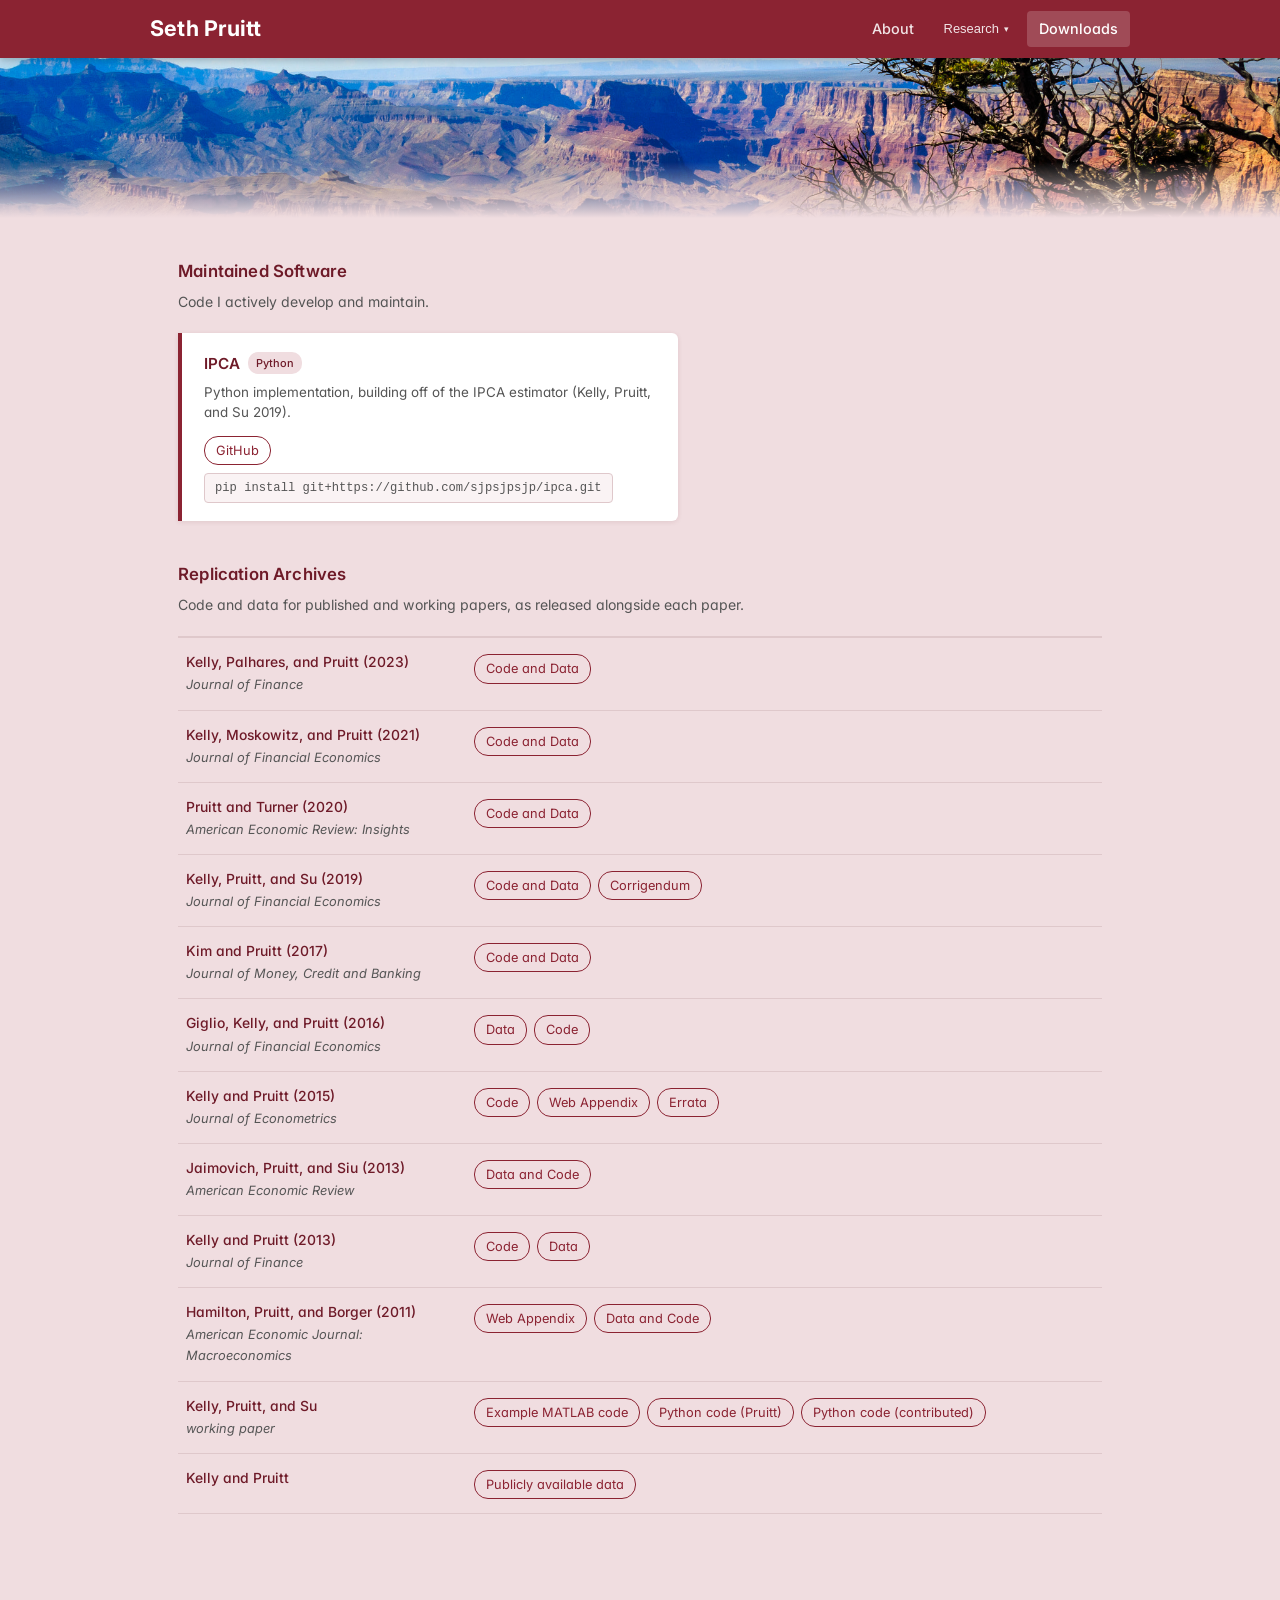
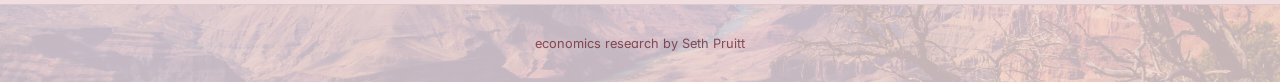
==== commit 9692d6b3: "menu change" ====
--- a/downloads.html
+++ b/downloads.html
@@ -23,6 +23,7 @@
                     Research <span class="arrow">▾</span>
                 </button>
                 <div class="dropdown-menu" id="research-dropdown">
+                    <a href="research.html" class="dropdown-top-link">↑ Research</a>
                     <div class="dropdown-section-label">Working Papers</div>
                     <a href="research.html#empirical-virtue">The Empirical Virtue of Complexity in Simple Economic Models</a>
                     <a href="research.html#short-selling">Short Selling and the Processing of Public Information</a>
@@ -57,6 +58,8 @@
     </div>
 </header>
 
+<div class="canyon-banner"></div>
+
 <div class="page">
 
     <h2 class="dl-section-heading">Maintained Software</h2>
--- a/style.css
+++ b/style.css
@@ -164,6 +164,13 @@
     border-top: none;
 }
 
+a.dropdown-top-link {
+    font-weight: 600;
+    color: var(--maroon-dark) !important;
+    border-bottom: 1px solid var(--border);
+    margin-bottom: 2px;
+}
+
 .dropdown-menu a {
     display: block;
     padding: 6px 14px;
@@ -657,16 +664,40 @@
     color: var(--white);
 }
 
+/* ---- Canyon banner ---- */
+
+.canyon-banner {
+    width: 100%;
+    height: 160px;
+    background-image: url('Canyon_River_Tree_(165872763).jpeg');
+    background-size: cover;
+    background-position: center 38%;
+    position: relative;
+    flex-shrink: 0;
+}
+
+.canyon-banner::after {
+    content: '';
+    position: absolute;
+    bottom: 0;
+    left: 0;
+    right: 0;
+    height: 56px;
+    background: linear-gradient(to bottom, transparent, var(--maroon-light));
+}
+
 /* ---- Footer ---- */
 
 footer {
     text-align: center;
-    padding: 20px;
+    padding: 28px 20px;
     font-size: 0.8em;
-    color: rgba(139,35,50,0.5);
-    background: var(--maroon-light);
+    color: rgba(100,20,30,0.7);
     border-top: 1px solid var(--border);
     margin-top: 20px;
+    background:
+        linear-gradient(rgba(240,221,224,0.82), rgba(240,221,224,0.82)),
+        url('Canyon_River_Tree_(165872763).jpeg') center 58% / cover;
 }
 
 /* ---- Responsive ---- */
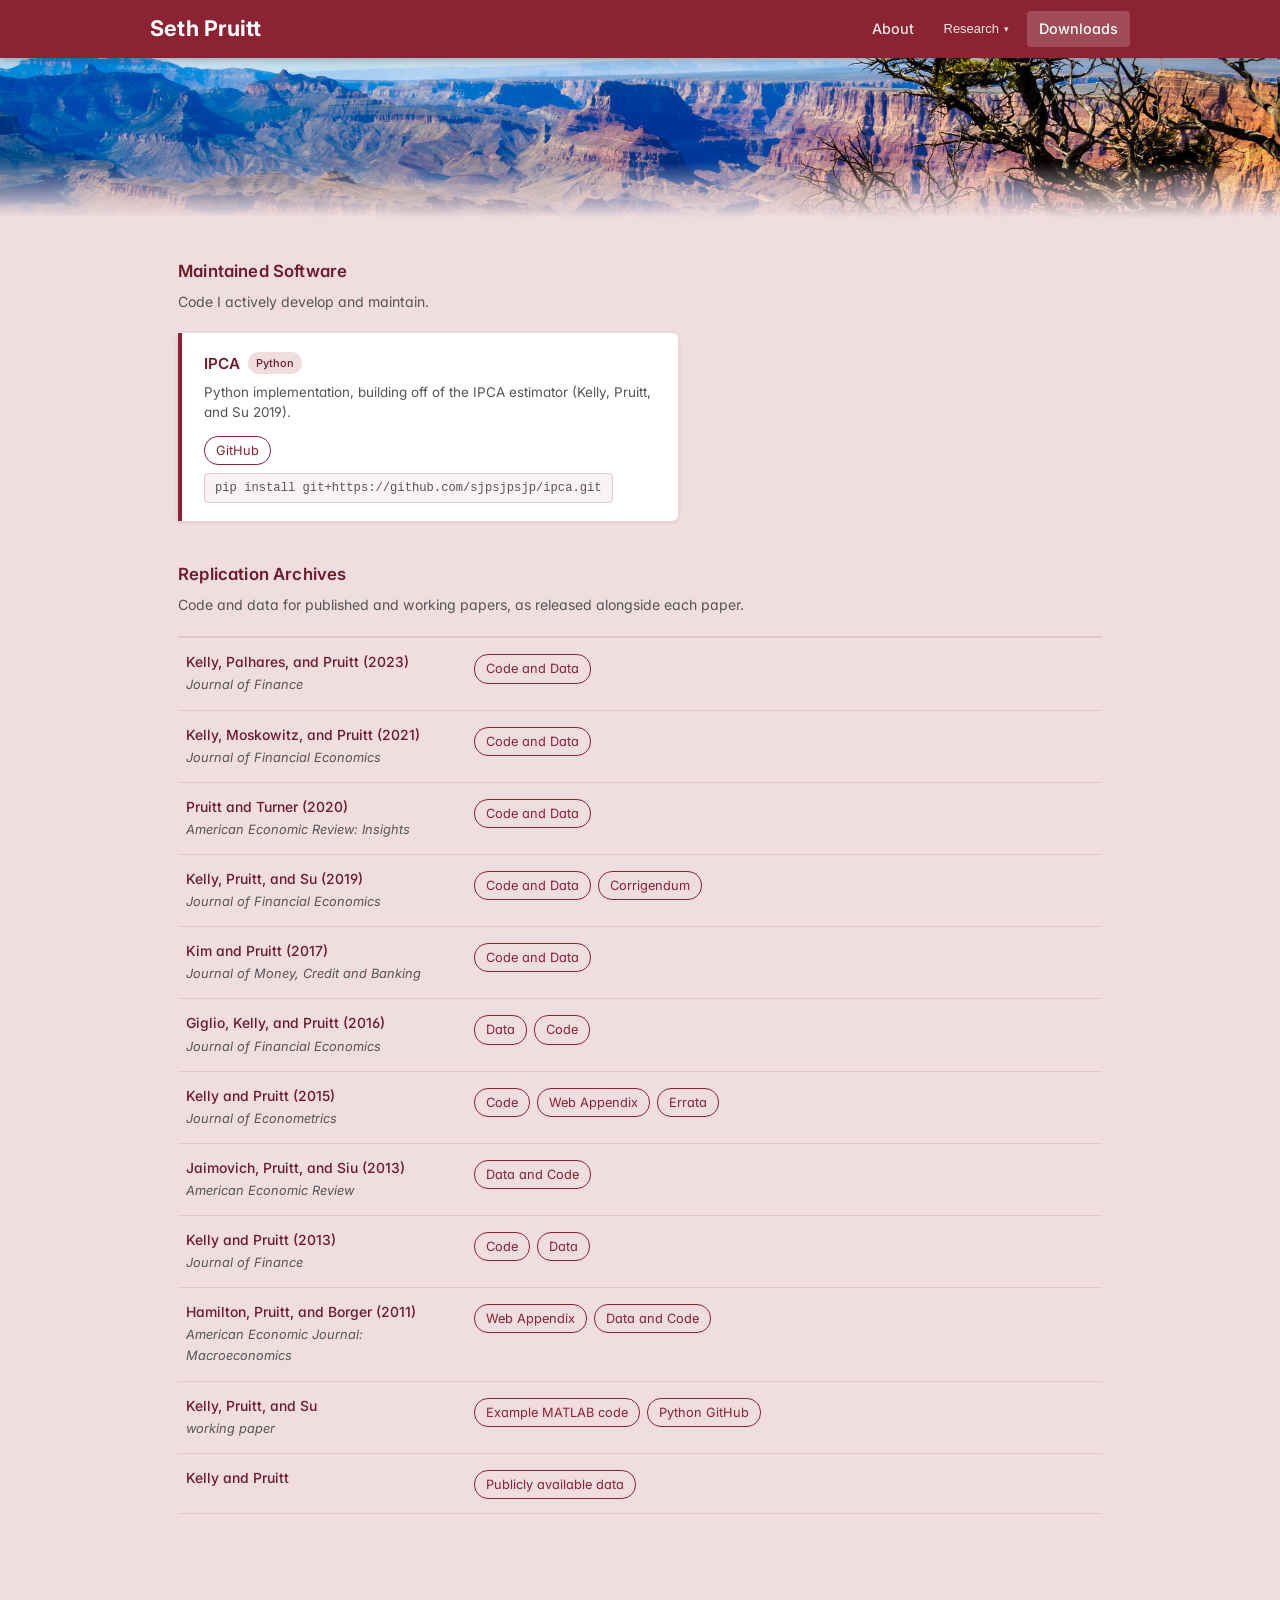
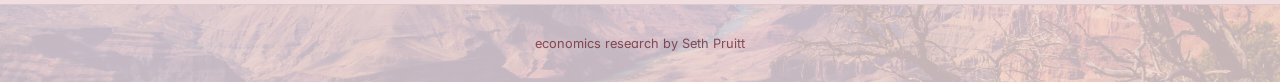
==== commit 6eb285b0: "ipca data link update" ====
--- a/downloads.html
+++ b/downloads.html
@@ -9,6 +9,7 @@
     <link rel="preconnect" href="https://fonts.gstatic.com" crossorigin>
     <link href="https://fonts.googleapis.com/css2?family=Inter:wght@400;500;600;700&display=swap" rel="stylesheet">
     <link rel="stylesheet" href="style.css">
+    <link rel="icon" href="favicon.ico">
 </head>
 <body>
 
@@ -29,7 +30,7 @@
                     <a href="research.html#short-selling">Short Selling and the Processing of Public Information</a>
                     <a href="research.html#risk-disclosures">Risk exposures from risk disclosures: What they said and how they said it <span style="font-size:0.8em;color:#8b2332;">R&amp;R JFE</span></a>
                     <a href="research.html#dogs-cats-2023">Dogs and Cats Living Together: A Defense of Cash-Flow Predictability</a>
-                    <a href="research.html#esg-pricing">The Cost of ESG Investing</a>
+                    <a href="research.html#esg-pricing">ESG and the Conditional Pricing of Risk</a>
                     <a href="research.html#ipca">Instrumented Principal Component Analysis <span style="font-size:0.8em;color:#8b2332;">R&amp;R QE</span></a>
                     <div class="dropdown-section-label">Published Papers</div>
                     <a href="research.html#modeling-corp-bond">Modeling Corporate Bond Returns <span style="font-size:0.8em;color:#8b2332;">JF ’23</span></a>
@@ -65,7 +66,7 @@
     <h2 class="dl-section-heading">Maintained Software</h2>
     <p class="dl-intro">Code I actively develop and maintain.</p>
     <div class="dl-maintained-grid">
-        <div class="dl-maintained-card">
+        <div class="dl-maintained-card" id="maintained-ipca">
             <div class="dl-maintained-name">IPCA <span class="dl-lang-badge">Python</span></div>
             <div class="dl-maintained-desc">Python implementation, building off of the IPCA estimator (Kelly, Pruitt, and Su 2019).</div>
             <div class="dl-maintained-footer">
@@ -182,8 +183,7 @@
             </div>
             <div class="dl-links-cell">
                 <a href="ipca_matlab.zip" class="dl-pill">Example MATLAB code</a>
-                <a href="ipca.py" class="dl-pill">Python code (Pruitt)</a>
-                <a href="ipca_public.py" class="dl-pill">Python code (contributed)</a>
+                <a href="downloads.html#maintained-ipca" class="dl-pill">Python GitHub</a>
             </div>
         </div>
         <div class="dl-row">
--- a/style.css
+++ b/style.css
@@ -341,6 +341,7 @@
     padding: 22px 24px;
     margin-bottom: 16px;
     transition: box-shadow 0.15s;
+    scroll-margin-top: 72px; /* clear the sticky header (58px) + breathing room */
 }
 
 .paper:hover {
@@ -548,6 +549,7 @@
     min-width: 280px;
     max-width: 500px;
     flex: 1;
+    scroll-margin-top: 72px;
 }
 
 .dl-maintained-name {
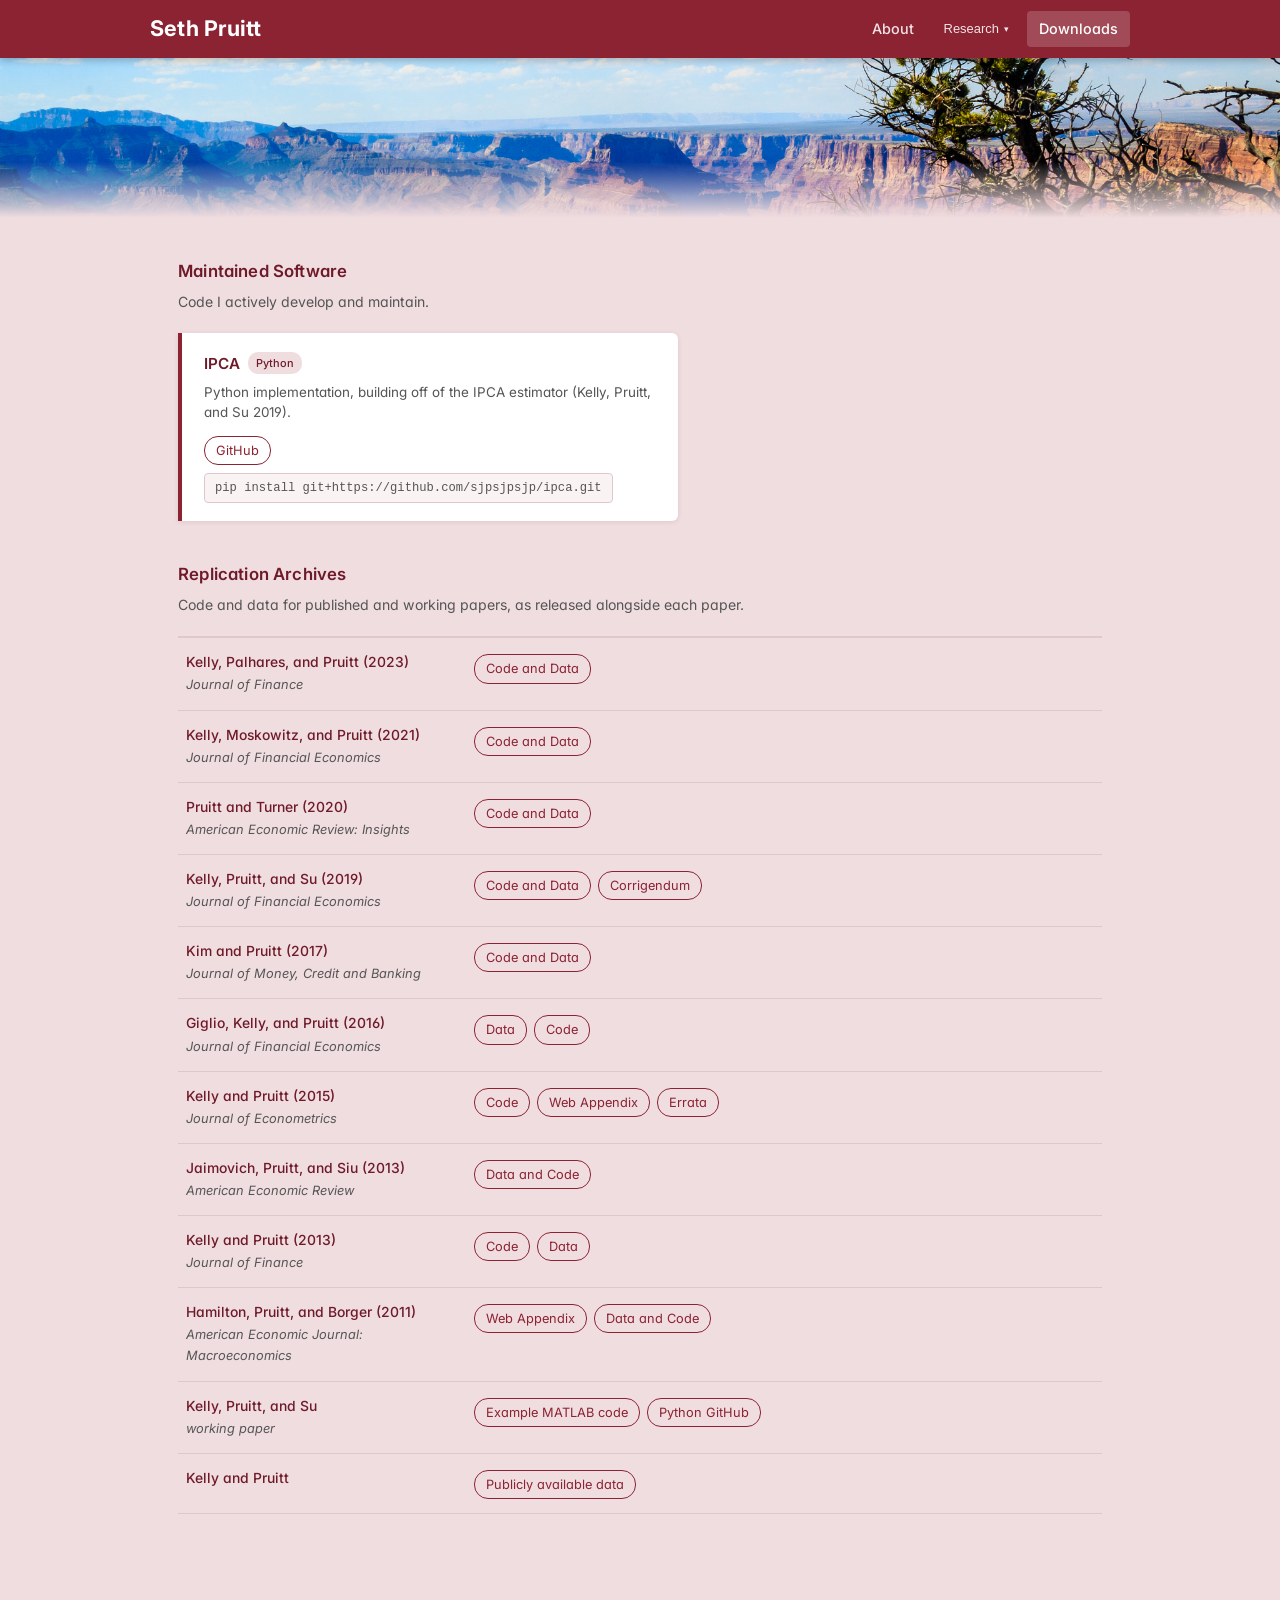
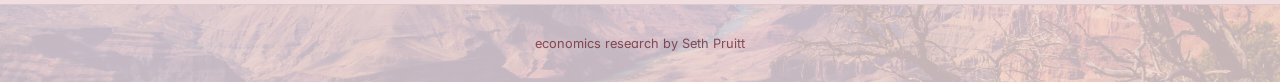
==== commit b170cf84: "update 20260508" ====
--- a/downloads.html
+++ b/downloads.html
@@ -28,7 +28,7 @@
                     <div class="dropdown-section-label">Working Papers</div>
                     <a href="research.html#empirical-virtue">The Empirical Virtue of Complexity in Simple Economic Models</a>
                     <a href="research.html#short-selling">Short Selling and the Processing of Public Information</a>
-                    <a href="research.html#risk-disclosures">Risk exposures from risk disclosures: What they said and how they said it <span style="font-size:0.8em;color:#8b2332;">R&amp;R JFE</span></a>
+                    <a href="research.html#risk-disclosures">Risk exposures from risk disclosures: What they said and how they said it</a>
                     <a href="research.html#dogs-cats-2023">Dogs and Cats Living Together: A Defense of Cash-Flow Predictability</a>
                     <a href="research.html#esg-pricing">ESG and the Conditional Pricing of Risk</a>
                     <a href="research.html#ipca">Instrumented Principal Component Analysis <span style="font-size:0.8em;color:#8b2332;">R&amp;R QE</span></a>
--- a/style.css
+++ b/style.css
@@ -704,6 +704,10 @@
 
 /* ---- Responsive ---- */
 
+@media (min-width: 768px) {
+    .canyon-banner { background-position: center 30%; }
+}
+
 @media (max-width: 640px) {
     header { padding: 0 16px; }
     .header-inner { height: 52px; }
